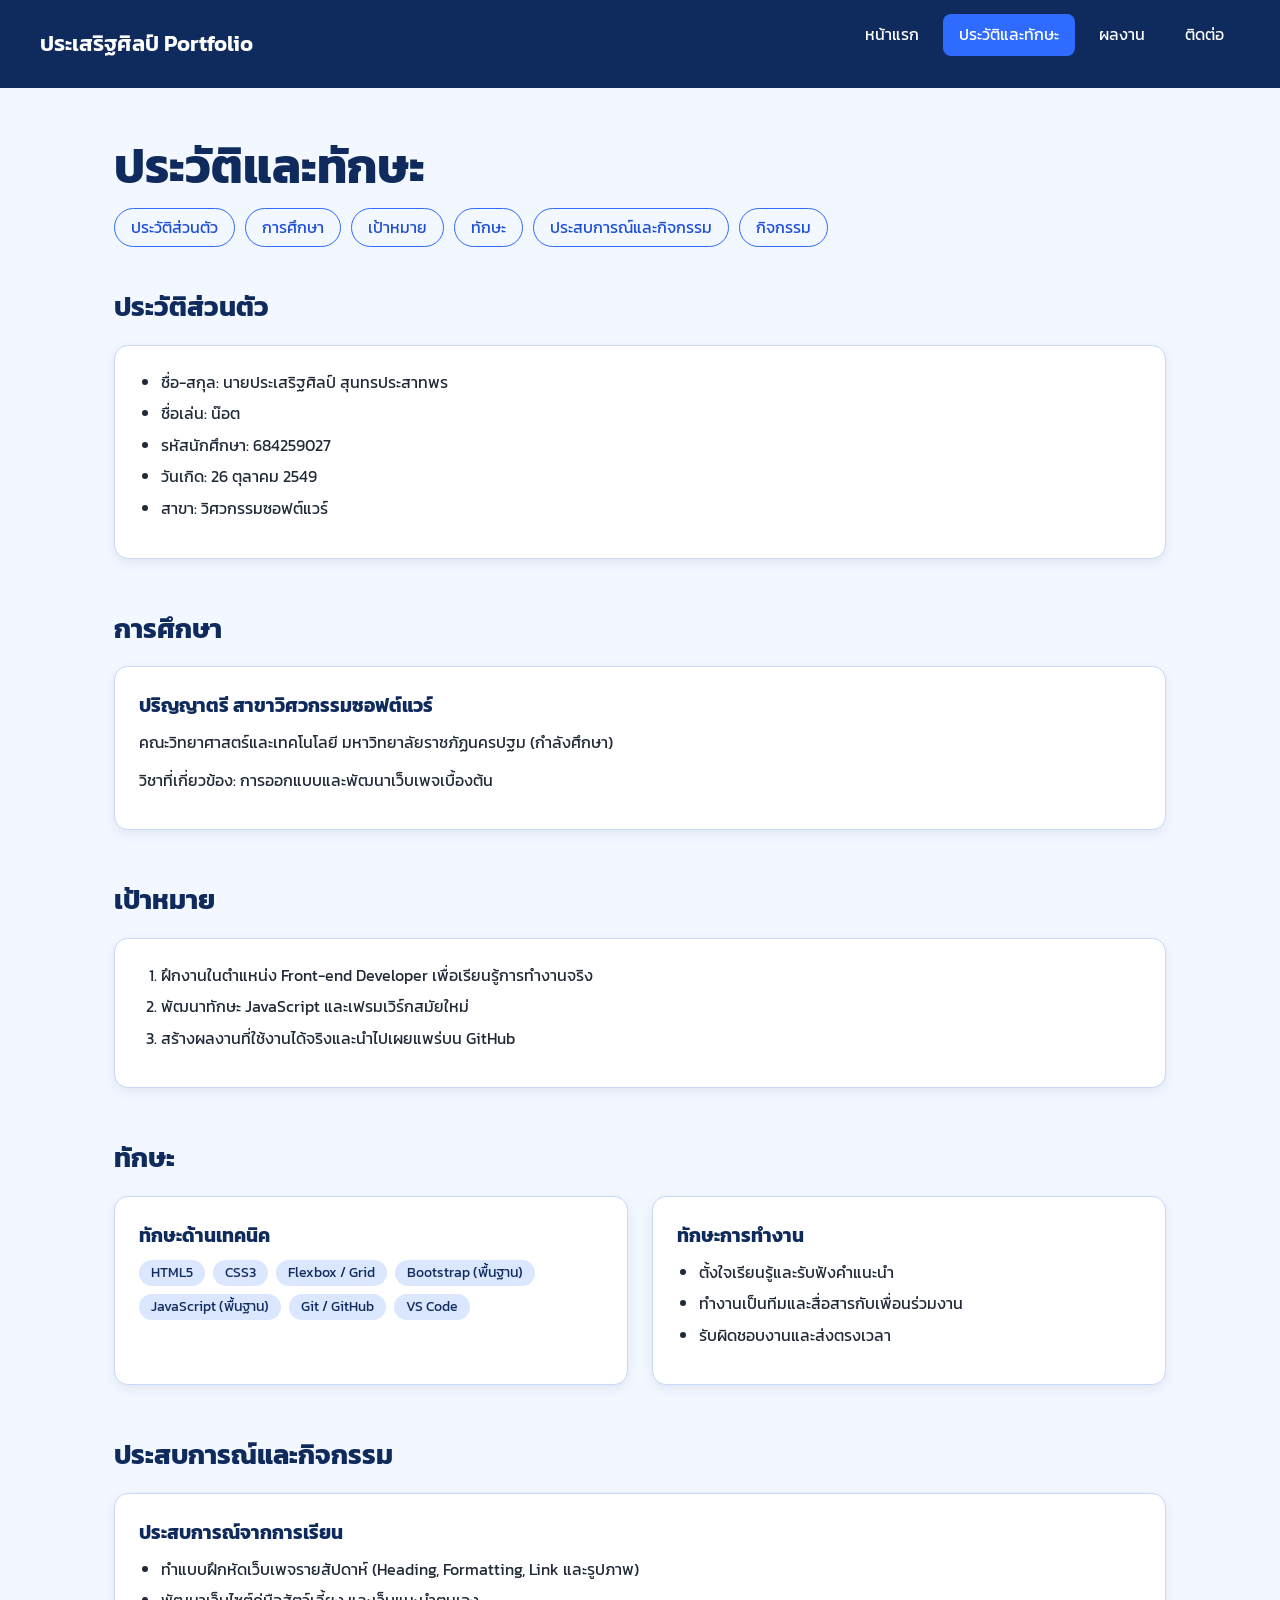
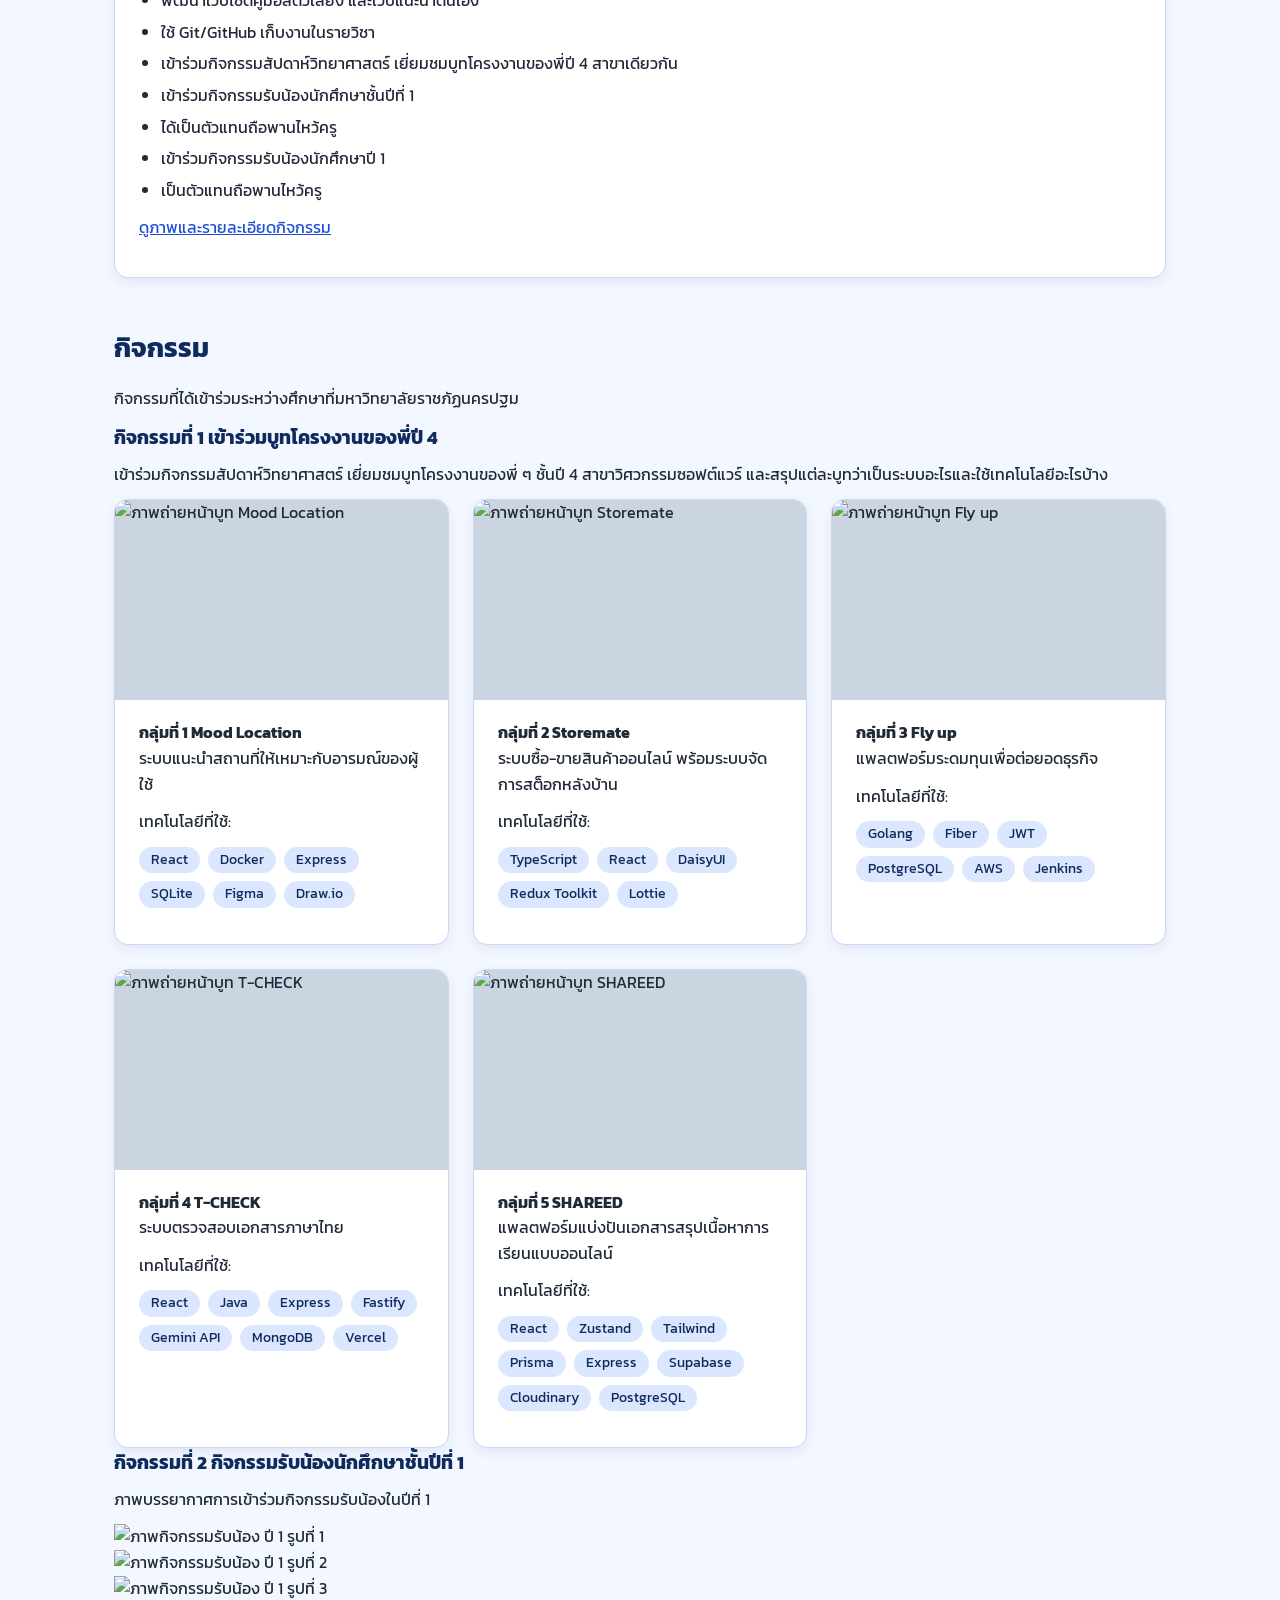
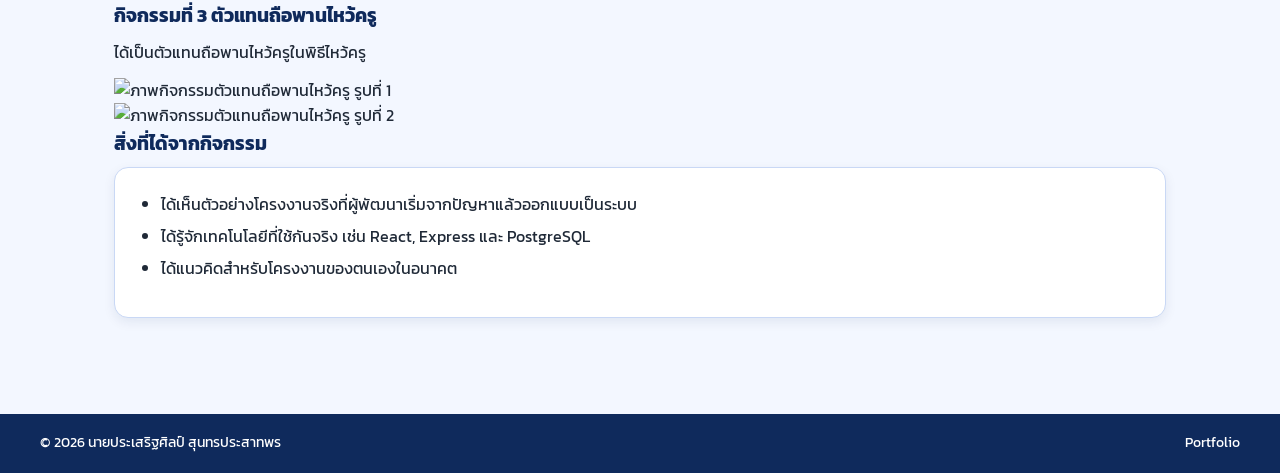
==== about.html @ 86c70d79 "Mini Portfolio" ====
<!DOCTYPE html>
<html lang="th">

<head>
    <meta charset="UTF-8">
    <meta name="viewport" content="width=device-width, initial-scale=1.0">
    <title>ประวัติและทักษะ | Portfolio ประเสริฐศิลป์</title>
    <link rel="preconnect" href="https://fonts.googleapis.com">
    <link href="https://fonts.googleapis.com/css2?family=Kanit:wght@300;400;600&display=swap" rel="stylesheet">
    <link rel="stylesheet" href="css/style.css">
</head>

<body>
    <header class="site-header">
        <a class="brand" href="index.html">ประเสริฐศิลป์ Portfolio</a>
        <nav>
            <ul class="nav-list">
                <li><a href="index.html">หน้าแรก</a></li>
                <li><a href="about.html" class="active">ประวัติและทักษะ</a></li>
                <li><a href="projects.html">ผลงาน</a></li>
                <li><a href="contact.html">ติดต่อ</a></li>
            </ul>
        </nav>
    </header>

    <main>
        <h1>ประวัติและทักษะ</h1>
        <ul class="sub-menu">
            <li><a href="#profile">ประวัติส่วนตัว</a></li>
            <li><a href="#education">การศึกษา</a></li>
            <li><a href="#goal">เป้าหมาย</a></li>
            <li><a href="#skills">ทักษะ</a></li>
            <li><a href="#experience">ประสบการณ์และกิจกรรม</a></li>
            <li><a href="#activities">กิจกรรม</a></li>
        </ul>

        <section id="profile">
            <h2>ประวัติส่วนตัว</h2>
            <article class="card">
                <ul>
                    <li>ชื่อ-สกุล: นายประเสริฐศิลป์ สุนทรประสาทพร</li>
                    <li>ชื่อเล่น: น๊อต</li>
                    <li>รหัสนักศึกษา: 684259027</li>
                    <li>วันเกิด: 26 ตุลาคม 2549</li>
                    <li>สาขา: วิศวกรรมซอฟต์แวร์</li>
                </ul>
            </article>
        </section>

        <section id="education">
            <h2>การศึกษา</h2>
            <article class="card">
                <h3>ปริญญาตรี สาขาวิศวกรรมซอฟต์แวร์</h3>
                <p>คณะวิทยาศาสตร์และเทคโนโลยี มหาวิทยาลัยราชภัฏนครปฐม (กำลังศึกษา)</p>
                <p>วิชาที่เกี่ยวข้อง: การออกแบบและพัฒนาเว็บเพจเบื้องต้น</p>
                <!-- เพิ่มประวัติการศึกษาก่อนหน้า เช่น มัธยมปลาย ได้ที่นี่ -->
            </article>
        </section>

        <section id="goal">
            <h2>เป้าหมาย</h2>
            <article class="card">
                <ol>
                    <li>ฝึกงานในตำแหน่ง Front-end Developer เพื่อเรียนรู้การทำงานจริง</li>
                    <li>พัฒนาทักษะ JavaScript และเฟรมเวิร์กสมัยใหม่</li>
                    <li>สร้างผลงานที่ใช้งานได้จริงและนำไปเผยแพร่บน GitHub</li>
                </ol>
            </article>
        </section>

        <section id="skills">
            <h2>ทักษะ</h2>
            <div class="card-grid-2">
                <article class="card">
                    <h3>ทักษะด้านเทคนิค</h3>
                    <ul class="tag-list">
                        <li>HTML5</li>
                        <li>CSS3</li>
                        <li>Flexbox / Grid</li>
                        <li>Bootstrap (พื้นฐาน)</li>
                        <li>JavaScript (พื้นฐาน)</li>
                        <li>Git / GitHub</li>
                        <li>VS Code</li>
                    </ul>
                </article>
                <article class="card">
                    <h3>ทักษะการทำงาน</h3>
                    <ul>
                        <li>ตั้งใจเรียนรู้และรับฟังคำแนะนำ</li>
                        <li>ทำงานเป็นทีมและสื่อสารกับเพื่อนร่วมงาน</li>
                        <li>รับผิดชอบงานและส่งตรงเวลา</li>
                    </ul>
                </article>
            </div>
        </section>

        <section id="experience">
            <h2>ประสบการณ์และกิจกรรม</h2>
            <article class="card">
                <h3>ประสบการณ์จากการเรียน</h3>
                <ul>
                    <li>ทำแบบฝึกหัดเว็บเพจรายสัปดาห์ (Heading, Formatting, Link และรูปภาพ)</li>
                    <li>พัฒนาเว็บไซต์คู่มือสัตว์เลี้ยง และเว็บแนะนำตนเอง</li>
                    <li>ใช้ Git/GitHub เก็บงานในรายวิชา</li>
                    <li>เข้าร่วมกิจกรรมสัปดาห์วิทยาศาสตร์ เยี่ยมชมบูทโครงงานของพี่ปี 4 สาขาเดียวกัน</li>
                    <li>เข้าร่วมกิจกรรมรับน้องนักศึกษาชั้นปีที่ 1</li>
                    <li>ได้เป็นตัวแทนถือพานไหว้ครู</li>
                    <li>เข้าร่วมกิจกรรมรับน้องนักศึกษาปี 1</li>
                    <li>เป็นตัวแทนถือพานไหว้ครู</li>
                </ul>
                <p><a href="#activities">ดูภาพและรายละเอียดกิจกรรม</a></p>
                <!-- เพิ่มการอบรม กิจกรรมมหาวิทยาลัย จิตอาสา หรือประกาศนียบัตรของจริงที่นี่ -->
            </article>
        </section>

        <section id="activities">
            <h2>กิจกรรม</h2>
            <p>กิจกรรมที่ได้เข้าร่วมระหว่างศึกษาที่มหาวิทยาลัยราชภัฏนครปฐม</p>

            <article class="activity" id="booth">
                <h3>กิจกรรมที่ 1 เข้าร่วมบูทโครงงานของพี่ปี 4</h3>
                <p>
                    เข้าร่วมกิจกรรมสัปดาห์วิทยาศาสตร์ เยี่ยมชมบูทโครงงานของพี่ ๆ ชั้นปี 4 สาขาวิศวกรรมซอฟต์แวร์
                    และสรุปแต่ละบูทว่าเป็นระบบอะไรและใช้เทคโนโลยีอะไรบ้าง
                </p>
                <!-- ใส่วันที่จัดกิจกรรมเป็นข้อความตรงนี้ ถ้าต้องการ -->
                <div class="card-grid">
                    <article class="card project-card">
                        <!-- ใส่รูปถ่ายหน้าบูทนี้ที่ images/activity1.jpg -->
                        <img src="images/activity1.jpg" alt="ภาพถ่ายหน้าบูท Mood Location">
                        <div class="project-body">
                            <h4>กลุ่มที่ 1 Mood Location</h4>
                            <p>ระบบแนะนำสถานที่ให้เหมาะกับอารมณ์ของผู้ใช้</p>
                            <p>เทคโนโลยีที่ใช้:</p>
                            <ul class="tag-list">
                                    <li>React</li>
                                    <li>Docker</li>
                                    <li>Express</li>
                                    <li>SQLite</li>
                                    <li>Figma</li>
                                    <li>Draw.io</li>
                            </ul>
                        </div>
                    </article>
                    <article class="card project-card">
                        <!-- ใส่รูปถ่ายหน้าบูทนี้ที่ images/activity2.jpg -->
                        <img src="images/activity2.jpg" alt="ภาพถ่ายหน้าบูท Storemate">
                        <div class="project-body">
                            <h4>กลุ่มที่ 2 Storemate</h4>
                            <p>ระบบซื้อ-ขายสินค้าออนไลน์ พร้อมระบบจัดการสต็อกหลังบ้าน</p>
                            <p>เทคโนโลยีที่ใช้:</p>
                            <ul class="tag-list">
                                    <li>TypeScript</li>
                                    <li>React</li>
                                    <li>DaisyUI</li>
                                    <li>Redux Toolkit</li>
                                    <li>Lottie</li>
                            </ul>
                        </div>
                    </article>
                    <article class="card project-card">
                        <!-- ใส่รูปถ่ายหน้าบูทนี้ที่ images/activity3.jpg -->
                        <img src="images/activity3.jpg" alt="ภาพถ่ายหน้าบูท Fly up">
                        <div class="project-body">
                            <h4>กลุ่มที่ 3 Fly up</h4>
                            <p>แพลตฟอร์มระดมทุนเพื่อต่อยอดธุรกิจ</p>
                            <p>เทคโนโลยีที่ใช้:</p>
                            <ul class="tag-list">
                                    <li>Golang</li>
                                    <li>Fiber</li>
                                    <li>JWT</li>
                                    <li>PostgreSQL</li>
                                    <li>AWS</li>
                                    <li>Jenkins</li>
                            </ul>
                        </div>
                    </article>
                    <article class="card project-card">
                        <!-- ใส่รูปถ่ายหน้าบูทนี้ที่ images/activity4.jpg -->
                        <img src="images/activity4.jpg" alt="ภาพถ่ายหน้าบูท T-CHECK">
                        <div class="project-body">
                            <h4>กลุ่มที่ 4 T-CHECK</h4>
                            <p>ระบบตรวจสอบเอกสารภาษาไทย</p>
                            <p>เทคโนโลยีที่ใช้:</p>
                            <ul class="tag-list">
                                    <li>React</li>
                                    <li>Java</li>
                                    <li>Express</li>
                                    <li>Fastify</li>
                                    <li>Gemini API</li>
                                    <li>MongoDB</li>
                                    <li>Vercel</li>
                            </ul>
                        </div>
                    </article>
                    <article class="card project-card">
                        <!-- ใส่รูปถ่ายหน้าบูทนี้ที่ images/activity5.jpg -->
                        <img src="images/activity5.jpg" alt="ภาพถ่ายหน้าบูท SHAREED">
                        <div class="project-body">
                            <h4>กลุ่มที่ 5 SHAREED</h4>
                            <p>แพลตฟอร์มแบ่งปันเอกสารสรุปเนื้อหาการเรียนแบบออนไลน์</p>
                            <p>เทคโนโลยีที่ใช้:</p>
                            <ul class="tag-list">
                                    <li>React</li>
                                    <li>Zustand</li>
                                    <li>Tailwind</li>
                                    <li>Prisma</li>
                                    <li>Express</li>
                                    <li>Supabase</li>
                                    <li>Cloudinary</li>
                                    <li>PostgreSQL</li>
                            </ul>
                        </div>
                    </article>
                </div>
            </article>

            <article class="activity" id="orientation">
                <h3>กิจกรรมที่ 2 กิจกรรมรับน้องนักศึกษาชั้นปีที่ 1</h3>
                <p>ภาพบรรยากาศการเข้าร่วมกิจกรรมรับน้องในปีที่ 1</p>
                <!-- ใส่วันที่หรือรายละเอียดกิจกรรมเพิ่มเติมตรงนี้ ถ้าต้องการ -->
                <div class="photo-grid">
                    <!-- ใส่รูปที่ images/orientation1.jpg -->
                    <img src="images/orientation1.jpg" alt="ภาพกิจกรรมรับน้อง ปี 1 รูปที่ 1">
                    <!-- ใส่รูปที่ images/orientation2.jpg -->
                    <img src="images/orientation2.jpg" alt="ภาพกิจกรรมรับน้อง ปี 1 รูปที่ 2">
                    <!-- ใส่รูปที่ images/orientation3.jpg -->
                    <img src="images/orientation3.jpg" alt="ภาพกิจกรรมรับน้อง ปี 1 รูปที่ 3">
                </div>
            </article>

            <article class="activity" id="waikru">
                <h3>กิจกรรมที่ 3 ตัวแทนถือพานไหว้ครู</h3>
                <p>ได้เป็นตัวแทนถือพานไหว้ครูในพิธีไหว้ครู</p>
                <!-- ใส่วันที่หรือรายละเอียดกิจกรรมเพิ่มเติมตรงนี้ ถ้าต้องการ -->
                <div class="photo-grid photo-grid-2">
                    <!-- ใส่รูปที่ images/waikru1.jpg -->
                    <img src="images/waikru1.jpg" alt="ภาพกิจกรรมตัวแทนถือพานไหว้ครู รูปที่ 1">
                    <!-- ใส่รูปที่ images/waikru2.jpg -->
                    <img src="images/waikru2.jpg" alt="ภาพกิจกรรมตัวแทนถือพานไหว้ครู รูปที่ 2">
                </div>
            </article>

            <h3>สิ่งที่ได้จากกิจกรรม</h3>
            <article class="card">
                <ul>
                    <li>ได้เห็นตัวอย่างโครงงานจริงที่ผู้พัฒนาเริ่มจากปัญหาแล้วออกแบบเป็นระบบ</li>
                    <li>ได้รู้จักเทคโนโลยีที่ใช้กันจริง เช่น React, Express และ PostgreSQL</li>
                    <li>ได้แนวคิดสำหรับโครงงานของตนเองในอนาคต</li>
                </ul>
            </article>
        </section>
    </main>

    <footer class="site-footer">
        <span>© 2026 นายประเสริฐศิลป์ สุนทรประสาทพร</span>
        <span>Portfolio</span>
    </footer>
</body>

</html>
---- css/style.css ----
:root {
  --navy: #0f2a5c;
  --blue: #2f6bff;
  --blue-dark: #1d4ed8;
  --bg: #f3f7ff;
  --white: #ffffff;
  --text: #1f2937;
  --muted: #4b5563;
  --line: #c9d8f5;
}

* {
  margin: 0;
  padding: 0;
  box-sizing: border-box;
}

body {
  font-family: "Kanit", Tahoma, Geneva, Verdana, sans-serif;
  background-color: var(--bg);
  color: var(--text);
  line-height: 1.6;
  min-height: 100vh;
  display: flex;
  flex-direction: column;
}

img {
  max-width: 100%;
  height: auto;
  display: block;
}

a {
  color: var(--blue-dark);
}

a:hover {
  color: var(--navy);
}

.site-header {
  background-color: var(--navy);
  padding: 14px 40px;
  display: flex;
  justify-content: space-between;
  align-items: center;
  flex-wrap: wrap;
  gap: 12px;
}

.brand {
  color: var(--white);
  text-decoration: none;
  font-size: 22px;
  font-weight: 600;
}

.brand:hover {
  color: var(--white);
}

.nav-list {
  list-style: none;
  display: flex;
  flex-wrap: wrap;
  gap: 8px;
}

.nav-list a {
  color: var(--white);
  text-decoration: none;
  padding: 8px 16px;
  border-radius: 8px;
  display: inline-block;
  transition: background-color 0.2s;
}

.nav-list a:hover {
  background-color: rgba(255, 255, 255, 0.2);
  color: var(--white);
}

.nav-list a.active {
  background-color: var(--blue);
  color: var(--white);
}

main {
  flex: 1;
  width: 100%;
  max-width: 1100px;
  margin: 0 auto;
  padding: 48px 24px;
}

section {
  margin-bottom: 48px;
}

h1 {
  font-size: clamp(1.9rem, 5vw, 3rem);
  line-height: 1.25;
  color: var(--navy);
  margin-bottom: 12px;
}

.full-name {
  white-space: nowrap;
}

h2 {
  font-size: 1.7rem;
  color: var(--navy);
  margin-bottom: 16px;
}

h3 {
  font-size: 1.2rem;
  color: var(--navy);
  margin-bottom: 8px;
}

p {
  margin-bottom: 12px;
}

ul,
ol {
  padding-left: 22px;
  margin-bottom: 12px;
}

li {
  margin-bottom: 6px;
}

.hero {
  display: grid;
  grid-template-columns: 1.2fr 0.8fr;
  gap: 40px;
  align-items: center;
}

.hero-role {
  font-size: 1.25rem;
  color: var(--blue-dark);
  font-weight: 600;
  margin-bottom: 16px;
}

.hero-photo img {
  width: 100%;
  max-width: 360px;
  aspect-ratio: 1 / 1;
  object-fit: cover;
  margin: 0 auto;
  border-radius: 50%;
  border: 6px solid var(--white);
  box-shadow: 0 6px 20px rgba(15, 42, 92, 0.2);
  background-color: #cbd5e1;
}

.btn-group {
  display: flex;
  flex-wrap: wrap;
  gap: 12px;
  margin-top: 20px;
}

.btn {
  display: inline-block;
  font-family: inherit;
  font-size: 16px;
  font-weight: 600;
  text-decoration: none;
  color: var(--white);
  background-color: var(--blue);
  border: 2px solid var(--blue);
  border-radius: 10px;
  padding: 10px 24px;
  cursor: pointer;
  transition: background-color 0.2s;
}

.btn:hover {
  background-color: var(--blue-dark);
  border-color: var(--blue-dark);
  color: var(--white);
}

.btn-outline {
  background-color: transparent;
  color: var(--blue-dark);
}

.card-grid {
  display: grid;
  grid-template-columns: repeat(3, 1fr);
  gap: 24px;
}

.card-grid-2 {
  display: grid;
  grid-template-columns: repeat(2, 1fr);
  gap: 24px;
}

.card {
  background-color: var(--white);
  border: 1px solid var(--line);
  border-radius: 14px;
  box-shadow: 0 4px 12px rgba(15, 42, 92, 0.08);
  padding: 24px;
}

.card:hover {
  box-shadow: 0 8px 20px rgba(15, 42, 92, 0.16);
}

.project-card {
  padding: 0;
  overflow: hidden;
  display: flex;
  flex-direction: column;
}

.project-card img {
  width: 100%;
  height: 200px;
  object-fit: cover;
  background-color: #cbd5e1;
}

.project-body {
  padding: 20px 24px 24px;
}

.tag-list {
  list-style: none;
  padding-left: 0;
  display: flex;
  flex-wrap: wrap;
  gap: 8px;
}

.tag-list li {
  background-color: #dbe7ff;
  color: var(--navy);
  border-radius: 999px;
  padding: 2px 12px;
  font-size: 14px;
  margin-bottom: 0;
}

.sub-menu {
  list-style: none;
  padding-left: 0;
  display: flex;
  flex-wrap: wrap;
  gap: 10px;
  margin-bottom: 32px;
}

.sub-menu a {
  display: inline-block;
  padding: 6px 16px;
  border: 1px solid var(--blue);
  border-radius: 999px;
  text-decoration: none;
}

.sub-menu a:hover {
  background-color: var(--blue);
  color: var(--white);
}

.contact-form label {
  display: block;
  font-weight: 600;
  margin-bottom: 4px;
}

.contact-form input,
.contact-form textarea {
  width: 100%;
  font-family: inherit;
  font-size: 16px;
  padding: 10px 12px;
  margin-bottom: 16px;
  border: 1px solid #9db4e6;
  border-radius: 8px;
}

.contact-form input:focus,
.contact-form textarea:focus {
  outline: 3px solid rgba(47, 107, 255, 0.35);
  border-color: var(--blue);
}

.note {
  font-size: 14px;
  color: var(--muted);
}

.site-footer {
  background-color: var(--navy);
  color: var(--white);
  padding: 18px 40px;
  display: flex;
  justify-content: space-between;
  flex-wrap: wrap;
  gap: 8px;
  font-size: 14px;
}

@media (max-width: 992px) {
  .card-grid {
    grid-template-columns: repeat(2, 1fr);
  }
}

@media (max-width: 768px) {
  .site-header,
  .site-footer {
    padding-left: 20px;
    padding-right: 20px;
  }

  .site-header {
    flex-direction: column;
    align-items: flex-start;
  }

  main {
    padding: 32px 16px;
  }

  .hero,
  .card-grid,
  .card-grid-2 {
    grid-template-columns: 1fr;
  }

  .hero-photo {
    order: -1;
  }

  .hero-photo img {
    max-width: 220px;
  }

  h2 {
    font-size: 1.4rem;
  }
}
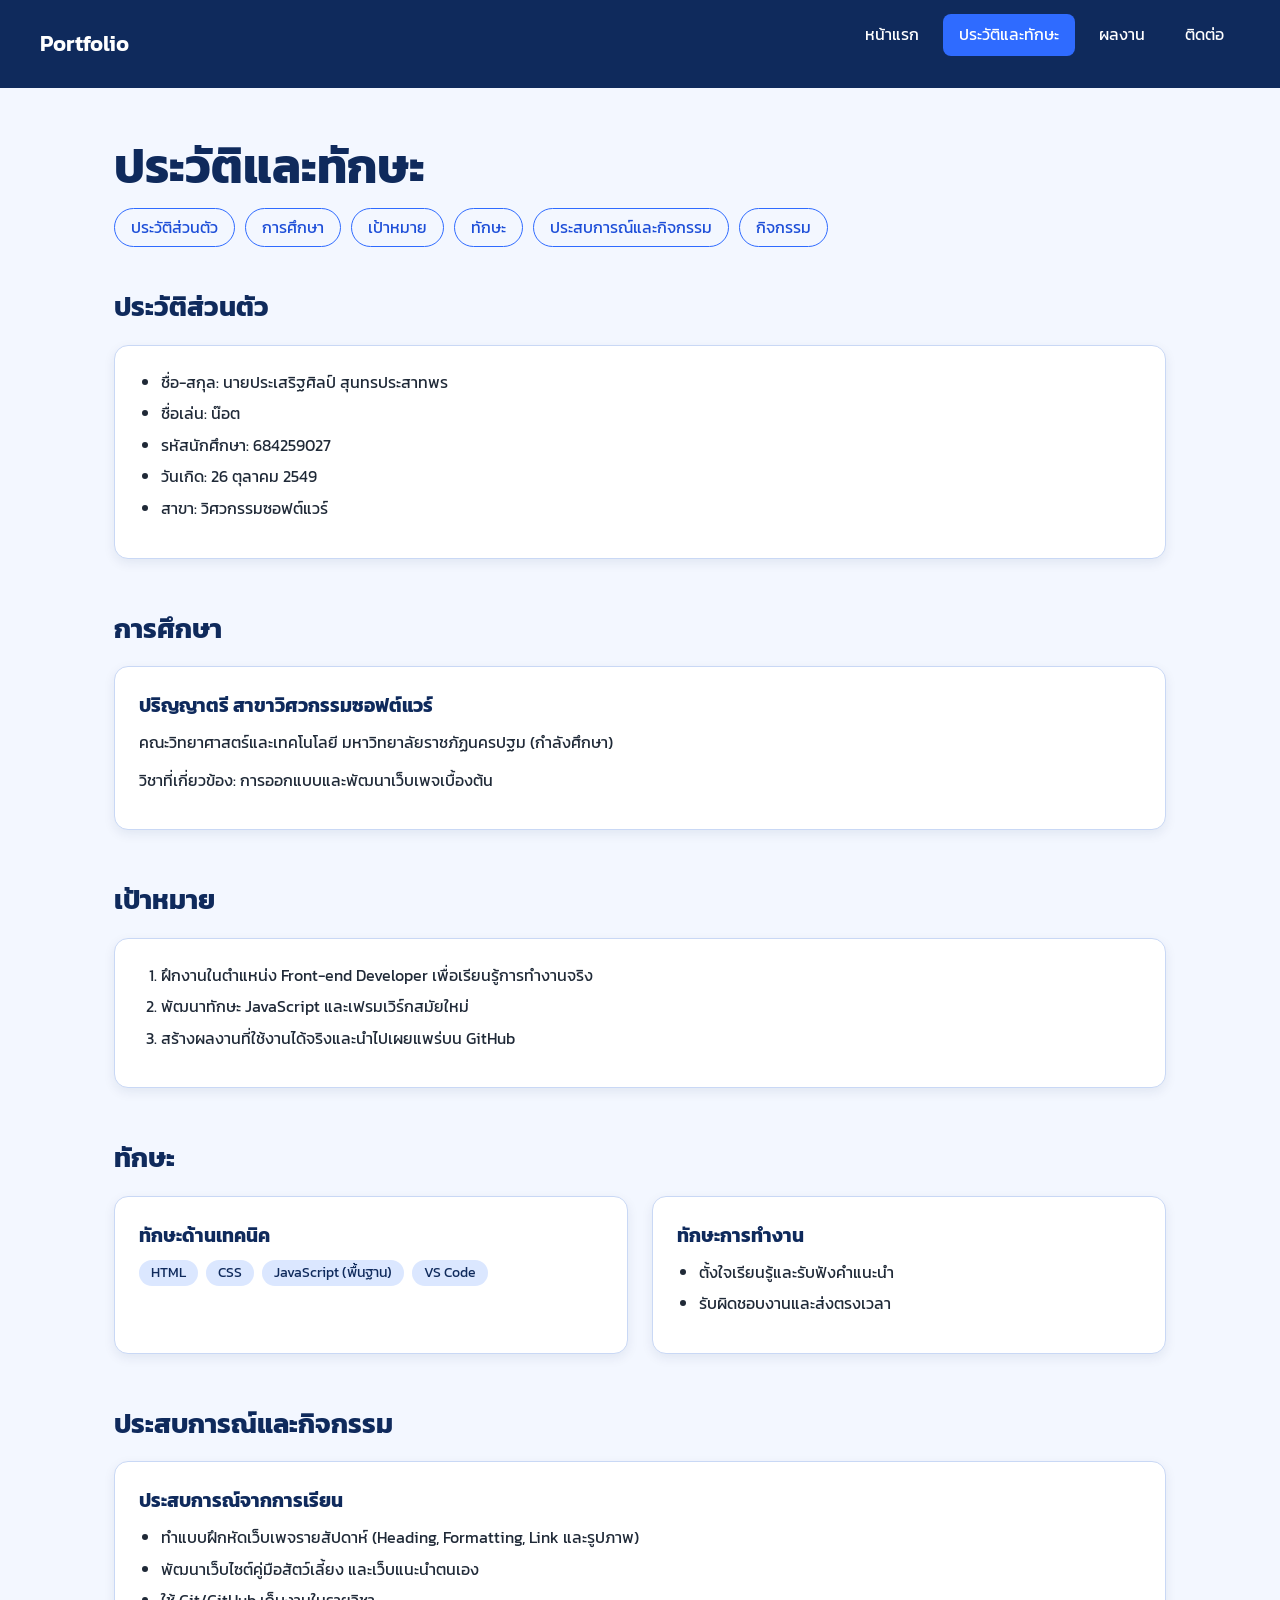
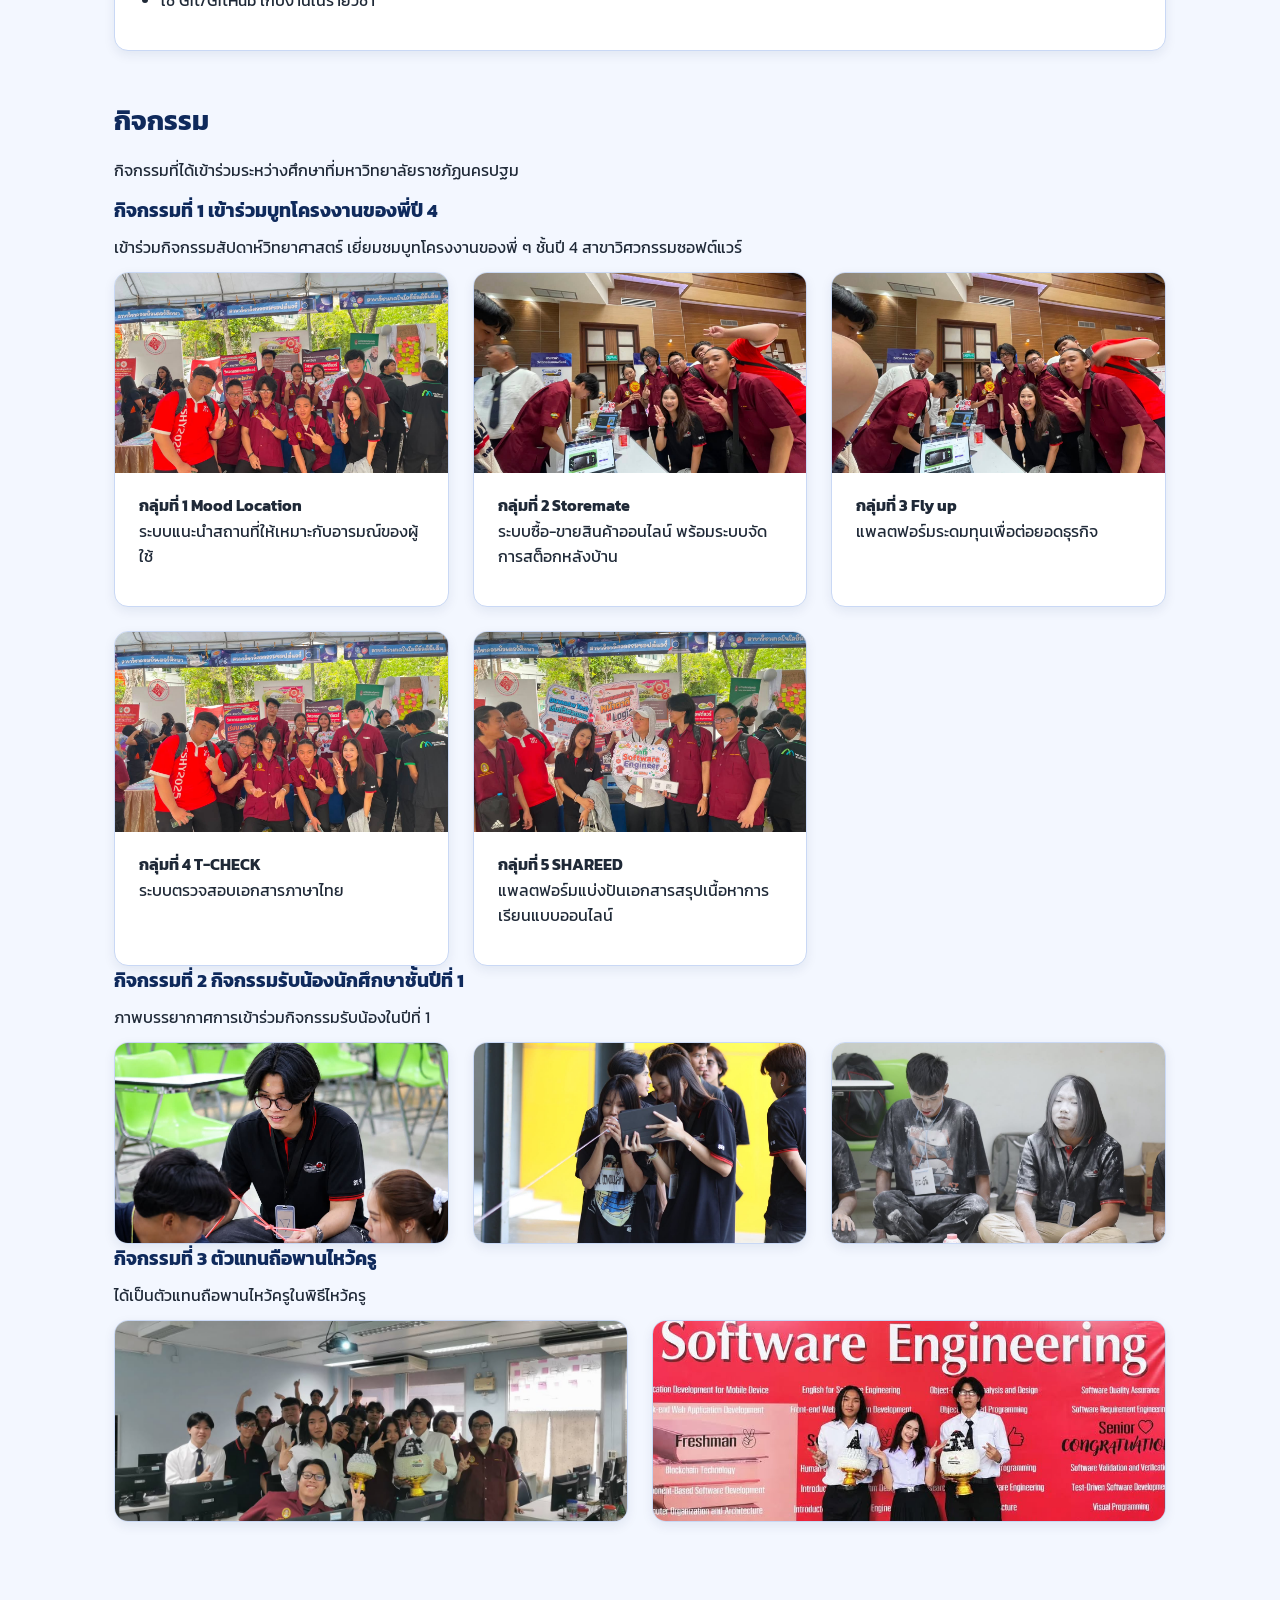
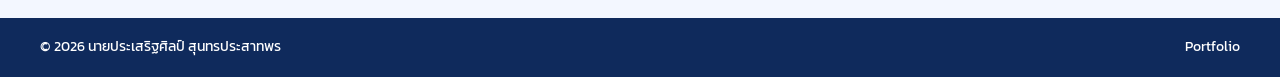
==== commit 159ed433: "Update" ====
--- a/about.html
+++ b/about.html
@@ -12,7 +12,7 @@
 
 <body>
     <header class="site-header">
-        <a class="brand" href="index.html">ประเสริฐศิลป์ Portfolio</a>
+        <a class="brand" href="index.html">Portfolio</a>
         <nav>
             <ul class="nav-list">
                 <li><a href="index.html">หน้าแรก</a></li>
@@ -53,7 +53,6 @@
                 <h3>ปริญญาตรี สาขาวิศวกรรมซอฟต์แวร์</h3>
                 <p>คณะวิทยาศาสตร์และเทคโนโลยี มหาวิทยาลัยราชภัฏนครปฐม (กำลังศึกษา)</p>
                 <p>วิชาที่เกี่ยวข้อง: การออกแบบและพัฒนาเว็บเพจเบื้องต้น</p>
-                <!-- เพิ่มประวัติการศึกษาก่อนหน้า เช่น มัธยมปลาย ได้ที่นี่ -->
             </article>
         </section>
 
@@ -74,12 +73,9 @@
                 <article class="card">
                     <h3>ทักษะด้านเทคนิค</h3>
                     <ul class="tag-list">
-                        <li>HTML5</li>
-                        <li>CSS3</li>
-                        <li>Flexbox / Grid</li>
-                        <li>Bootstrap (พื้นฐาน)</li>
+                        <li>HTML</li>
+                        <li>CSS</li>
                         <li>JavaScript (พื้นฐาน)</li>
-                        <li>Git / GitHub</li>
                         <li>VS Code</li>
                     </ul>
                 </article>
@@ -87,7 +83,6 @@
                     <h3>ทักษะการทำงาน</h3>
                     <ul>
                         <li>ตั้งใจเรียนรู้และรับฟังคำแนะนำ</li>
-                        <li>ทำงานเป็นทีมและสื่อสารกับเพื่อนร่วมงาน</li>
                         <li>รับผิดชอบงานและส่งตรงเวลา</li>
                     </ul>
                 </article>
@@ -102,14 +97,7 @@
                     <li>ทำแบบฝึกหัดเว็บเพจรายสัปดาห์ (Heading, Formatting, Link และรูปภาพ)</li>
                     <li>พัฒนาเว็บไซต์คู่มือสัตว์เลี้ยง และเว็บแนะนำตนเอง</li>
                     <li>ใช้ Git/GitHub เก็บงานในรายวิชา</li>
-                    <li>เข้าร่วมกิจกรรมสัปดาห์วิทยาศาสตร์ เยี่ยมชมบูทโครงงานของพี่ปี 4 สาขาเดียวกัน</li>
-                    <li>เข้าร่วมกิจกรรมรับน้องนักศึกษาชั้นปีที่ 1</li>
-                    <li>ได้เป็นตัวแทนถือพานไหว้ครู</li>
-                    <li>เข้าร่วมกิจกรรมรับน้องนักศึกษาปี 1</li>
-                    <li>เป็นตัวแทนถือพานไหว้ครู</li>
                 </ul>
-                <p><a href="#activities">ดูภาพและรายละเอียดกิจกรรม</a></p>
-                <!-- เพิ่มการอบรม กิจกรรมมหาวิทยาลัย จิตอาสา หรือประกาศนียบัตรของจริงที่นี่ -->
             </article>
         </section>
 
@@ -121,95 +109,46 @@
                 <h3>กิจกรรมที่ 1 เข้าร่วมบูทโครงงานของพี่ปี 4</h3>
                 <p>
                     เข้าร่วมกิจกรรมสัปดาห์วิทยาศาสตร์ เยี่ยมชมบูทโครงงานของพี่ ๆ ชั้นปี 4 สาขาวิศวกรรมซอฟต์แวร์
-                    และสรุปแต่ละบูทว่าเป็นระบบอะไรและใช้เทคโนโลยีอะไรบ้าง
                 </p>
-                <!-- ใส่วันที่จัดกิจกรรมเป็นข้อความตรงนี้ ถ้าต้องการ -->
+
                 <div class="card-grid">
                     <article class="card project-card">
-                        <!-- ใส่รูปถ่ายหน้าบูทนี้ที่ images/activity1.jpg -->
                         <img src="images/activity1.jpg" alt="ภาพถ่ายหน้าบูท Mood Location">
                         <div class="project-body">
                             <h4>กลุ่มที่ 1 Mood Location</h4>
                             <p>ระบบแนะนำสถานที่ให้เหมาะกับอารมณ์ของผู้ใช้</p>
-                            <p>เทคโนโลยีที่ใช้:</p>
-                            <ul class="tag-list">
-                                    <li>React</li>
-                                    <li>Docker</li>
-                                    <li>Express</li>
-                                    <li>SQLite</li>
-                                    <li>Figma</li>
-                                    <li>Draw.io</li>
-                            </ul>
-                        </div>
-                    </article>
-                    <article class="card project-card">
-                        <!-- ใส่รูปถ่ายหน้าบูทนี้ที่ images/activity2.jpg -->
+                        </div>
+                    </article>
+
+                    <article class="card project-card">
                         <img src="images/activity2.jpg" alt="ภาพถ่ายหน้าบูท Storemate">
                         <div class="project-body">
                             <h4>กลุ่มที่ 2 Storemate</h4>
                             <p>ระบบซื้อ-ขายสินค้าออนไลน์ พร้อมระบบจัดการสต็อกหลังบ้าน</p>
-                            <p>เทคโนโลยีที่ใช้:</p>
-                            <ul class="tag-list">
-                                    <li>TypeScript</li>
-                                    <li>React</li>
-                                    <li>DaisyUI</li>
-                                    <li>Redux Toolkit</li>
-                                    <li>Lottie</li>
-                            </ul>
-                        </div>
-                    </article>
-                    <article class="card project-card">
-                        <!-- ใส่รูปถ่ายหน้าบูทนี้ที่ images/activity3.jpg -->
+                        </div>
+                    </article>
+
+                    <article class="card project-card">
                         <img src="images/activity3.jpg" alt="ภาพถ่ายหน้าบูท Fly up">
                         <div class="project-body">
                             <h4>กลุ่มที่ 3 Fly up</h4>
                             <p>แพลตฟอร์มระดมทุนเพื่อต่อยอดธุรกิจ</p>
-                            <p>เทคโนโลยีที่ใช้:</p>
-                            <ul class="tag-list">
-                                    <li>Golang</li>
-                                    <li>Fiber</li>
-                                    <li>JWT</li>
-                                    <li>PostgreSQL</li>
-                                    <li>AWS</li>
-                                    <li>Jenkins</li>
-                            </ul>
-                        </div>
-                    </article>
-                    <article class="card project-card">
-                        <!-- ใส่รูปถ่ายหน้าบูทนี้ที่ images/activity4.jpg -->
+                        </div>
+                    </article>
+
+                    <article class="card project-card">
                         <img src="images/activity4.jpg" alt="ภาพถ่ายหน้าบูท T-CHECK">
                         <div class="project-body">
                             <h4>กลุ่มที่ 4 T-CHECK</h4>
                             <p>ระบบตรวจสอบเอกสารภาษาไทย</p>
-                            <p>เทคโนโลยีที่ใช้:</p>
-                            <ul class="tag-list">
-                                    <li>React</li>
-                                    <li>Java</li>
-                                    <li>Express</li>
-                                    <li>Fastify</li>
-                                    <li>Gemini API</li>
-                                    <li>MongoDB</li>
-                                    <li>Vercel</li>
-                            </ul>
-                        </div>
-                    </article>
-                    <article class="card project-card">
-                        <!-- ใส่รูปถ่ายหน้าบูทนี้ที่ images/activity5.jpg -->
+                        </div>
+                    </article>
+
+                    <article class="card project-card">
                         <img src="images/activity5.jpg" alt="ภาพถ่ายหน้าบูท SHAREED">
                         <div class="project-body">
                             <h4>กลุ่มที่ 5 SHAREED</h4>
                             <p>แพลตฟอร์มแบ่งปันเอกสารสรุปเนื้อหาการเรียนแบบออนไลน์</p>
-                            <p>เทคโนโลยีที่ใช้:</p>
-                            <ul class="tag-list">
-                                    <li>React</li>
-                                    <li>Zustand</li>
-                                    <li>Tailwind</li>
-                                    <li>Prisma</li>
-                                    <li>Express</li>
-                                    <li>Supabase</li>
-                                    <li>Cloudinary</li>
-                                    <li>PostgreSQL</li>
-                            </ul>
                         </div>
                     </article>
                 </div>
@@ -218,37 +157,41 @@
             <article class="activity" id="orientation">
                 <h3>กิจกรรมที่ 2 กิจกรรมรับน้องนักศึกษาชั้นปีที่ 1</h3>
                 <p>ภาพบรรยากาศการเข้าร่วมกิจกรรมรับน้องในปีที่ 1</p>
-                <!-- ใส่วันที่หรือรายละเอียดกิจกรรมเพิ่มเติมตรงนี้ ถ้าต้องการ -->
-                <div class="photo-grid">
-                    <!-- ใส่รูปที่ images/orientation1.jpg -->
-                    <img src="images/orientation1.jpg" alt="ภาพกิจกรรมรับน้อง ปี 1 รูปที่ 1">
-                    <!-- ใส่รูปที่ images/orientation2.jpg -->
-                    <img src="images/orientation2.jpg" alt="ภาพกิจกรรมรับน้อง ปี 1 รูปที่ 2">
-                    <!-- ใส่รูปที่ images/orientation3.jpg -->
-                    <img src="images/orientation3.jpg" alt="ภาพกิจกรรมรับน้อง ปี 1 รูปที่ 3">
+                <div class="card-grid">
+
+
+                    <article class="card project-card">
+                        <img src="images/orientation1.jpg" alt="กิจกรรมรับน้อง ปี 1 รูปที่ 1">
+                    </article>
+
+                    <article class="card project-card">
+                        <img src="images/orientation2.jpg" alt="กิจกรรมรับน้อง ปี 1 รูปที่ 2">
+                    </article>
+
+                    <article class="card project-card">
+                        <img src="images/orientation3.jpg" alt="กิจกรรมรับน้อง ปี 1 รูปที่ 3">
+                    </article>
+
+
                 </div>
             </article>
 
             <article class="activity" id="waikru">
+
                 <h3>กิจกรรมที่ 3 ตัวแทนถือพานไหว้ครู</h3>
                 <p>ได้เป็นตัวแทนถือพานไหว้ครูในพิธีไหว้ครู</p>
-                <!-- ใส่วันที่หรือรายละเอียดกิจกรรมเพิ่มเติมตรงนี้ ถ้าต้องการ -->
-                <div class="photo-grid photo-grid-2">
-                    <!-- ใส่รูปที่ images/waikru1.jpg -->
-                    <img src="images/waikru1.jpg" alt="ภาพกิจกรรมตัวแทนถือพานไหว้ครู รูปที่ 1">
-                    <!-- ใส่รูปที่ images/waikru2.jpg -->
-                    <img src="images/waikru2.jpg" alt="ภาพกิจกรรมตัวแทนถือพานไหว้ครู รูปที่ 2">
+
+                <div class="card-grid-2">
+                    <article class="card project-card">
+                        <img src="images/waikru1.jpg" alt="ตัวแทนถือพานไหว้ครู รูปที่ 1">
+                    </article>
+                    
+                    <article class="card project-card">
+                        <img src="images/waikru2.jpg" alt="ตัวแทนถือพานไหว้ครู รูปที่ 2">
+                    </article>
                 </div>
             </article>
 
-            <h3>สิ่งที่ได้จากกิจกรรม</h3>
-            <article class="card">
-                <ul>
-                    <li>ได้เห็นตัวอย่างโครงงานจริงที่ผู้พัฒนาเริ่มจากปัญหาแล้วออกแบบเป็นระบบ</li>
-                    <li>ได้รู้จักเทคโนโลยีที่ใช้กันจริง เช่น React, Express และ PostgreSQL</li>
-                    <li>ได้แนวคิดสำหรับโครงงานของตนเองในอนาคต</li>
-                </ul>
-            </article>
         </section>
     </main>
 
--- a/css/style.css
+++ b/css/style.css
@@ -157,7 +157,7 @@
   margin: 0 auto;
   border-radius: 50%;
   border: 6px solid var(--white);
-  box-shadow: 0 6px 20px rgba(15, 42, 92, 0.2);
+  box-shadow: 0 6px 20px rgba(15, 42, 92, 0.632);
   background-color: #cbd5e1;
 }
 
@@ -214,9 +214,6 @@
   padding: 24px;
 }
 
-.card:hover {
-  box-shadow: 0 8px 20px rgba(15, 42, 92, 0.16);
-}
 
 .project-card {
   padding: 0;
@@ -298,10 +295,6 @@
   border-color: var(--blue);
 }
 
-.note {
-  font-size: 14px;
-  color: var(--muted);
-}
 
 .site-footer {
   background-color: var(--navy);
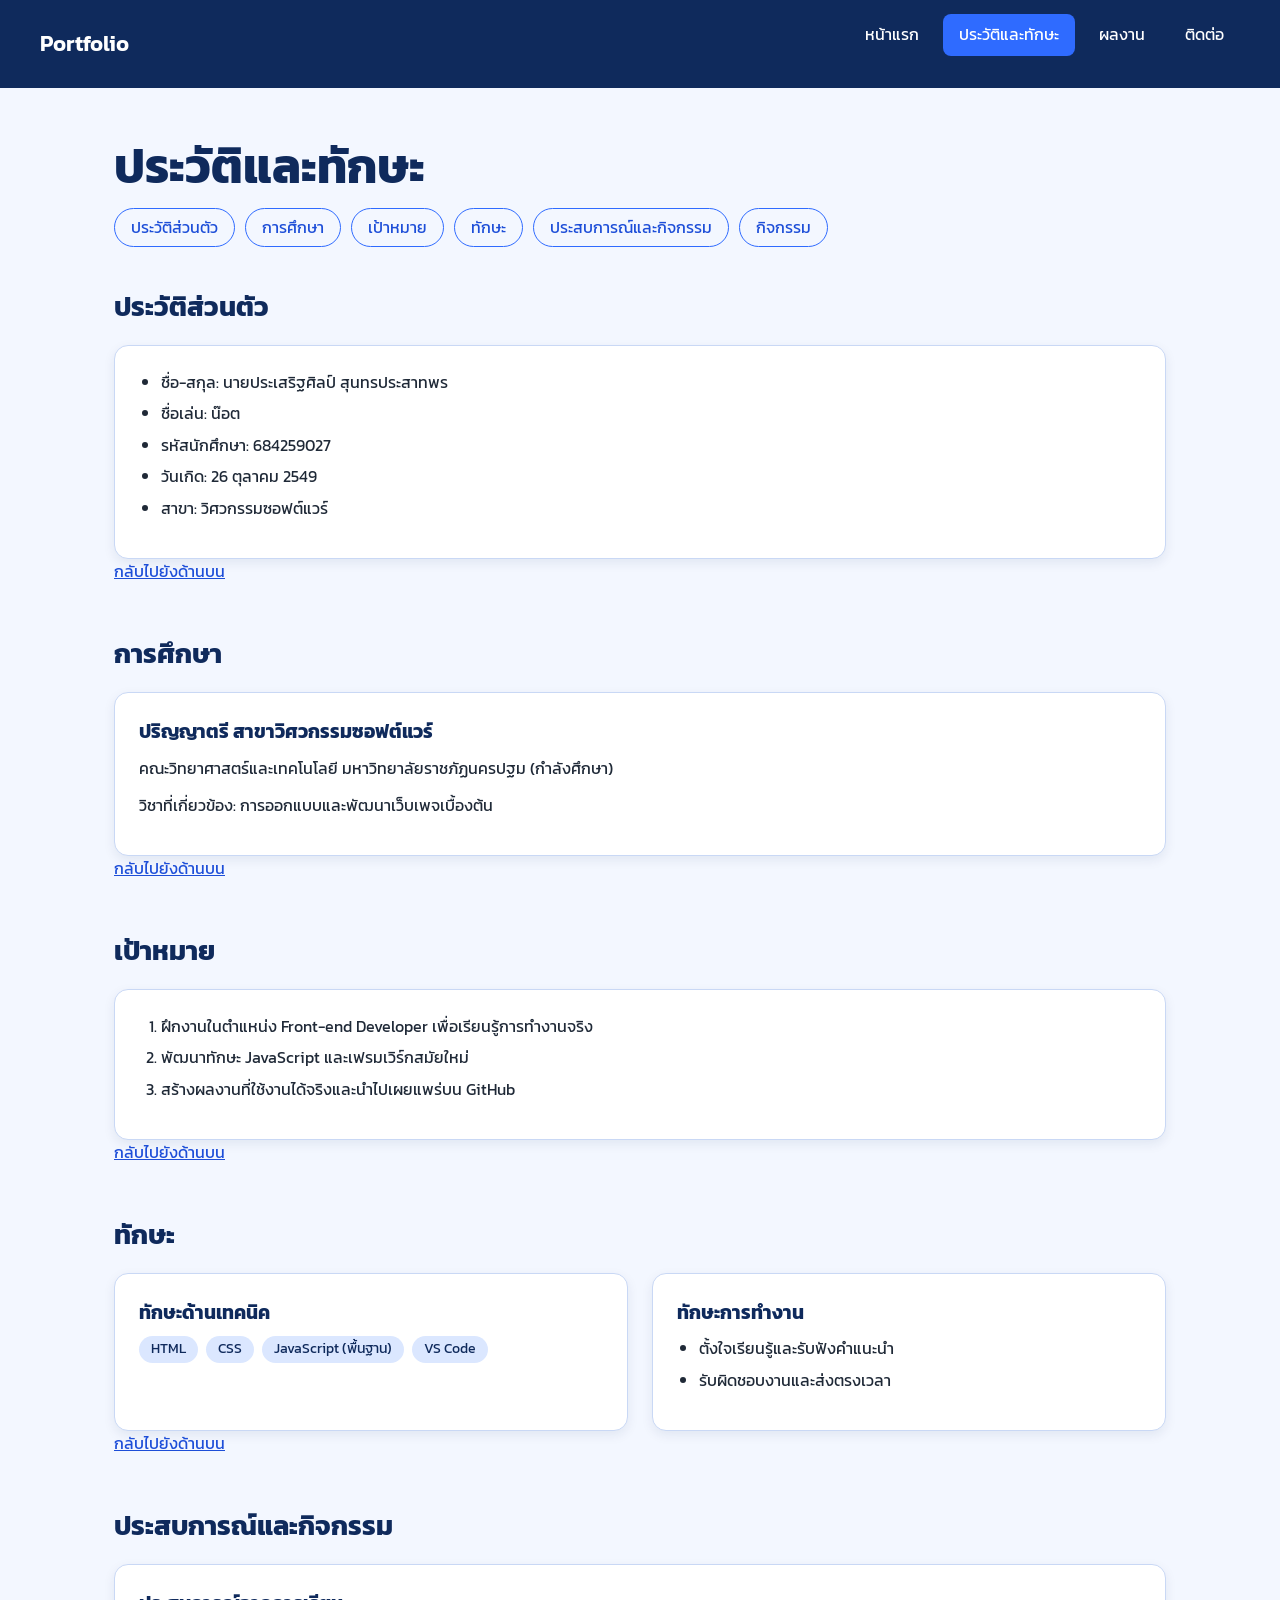
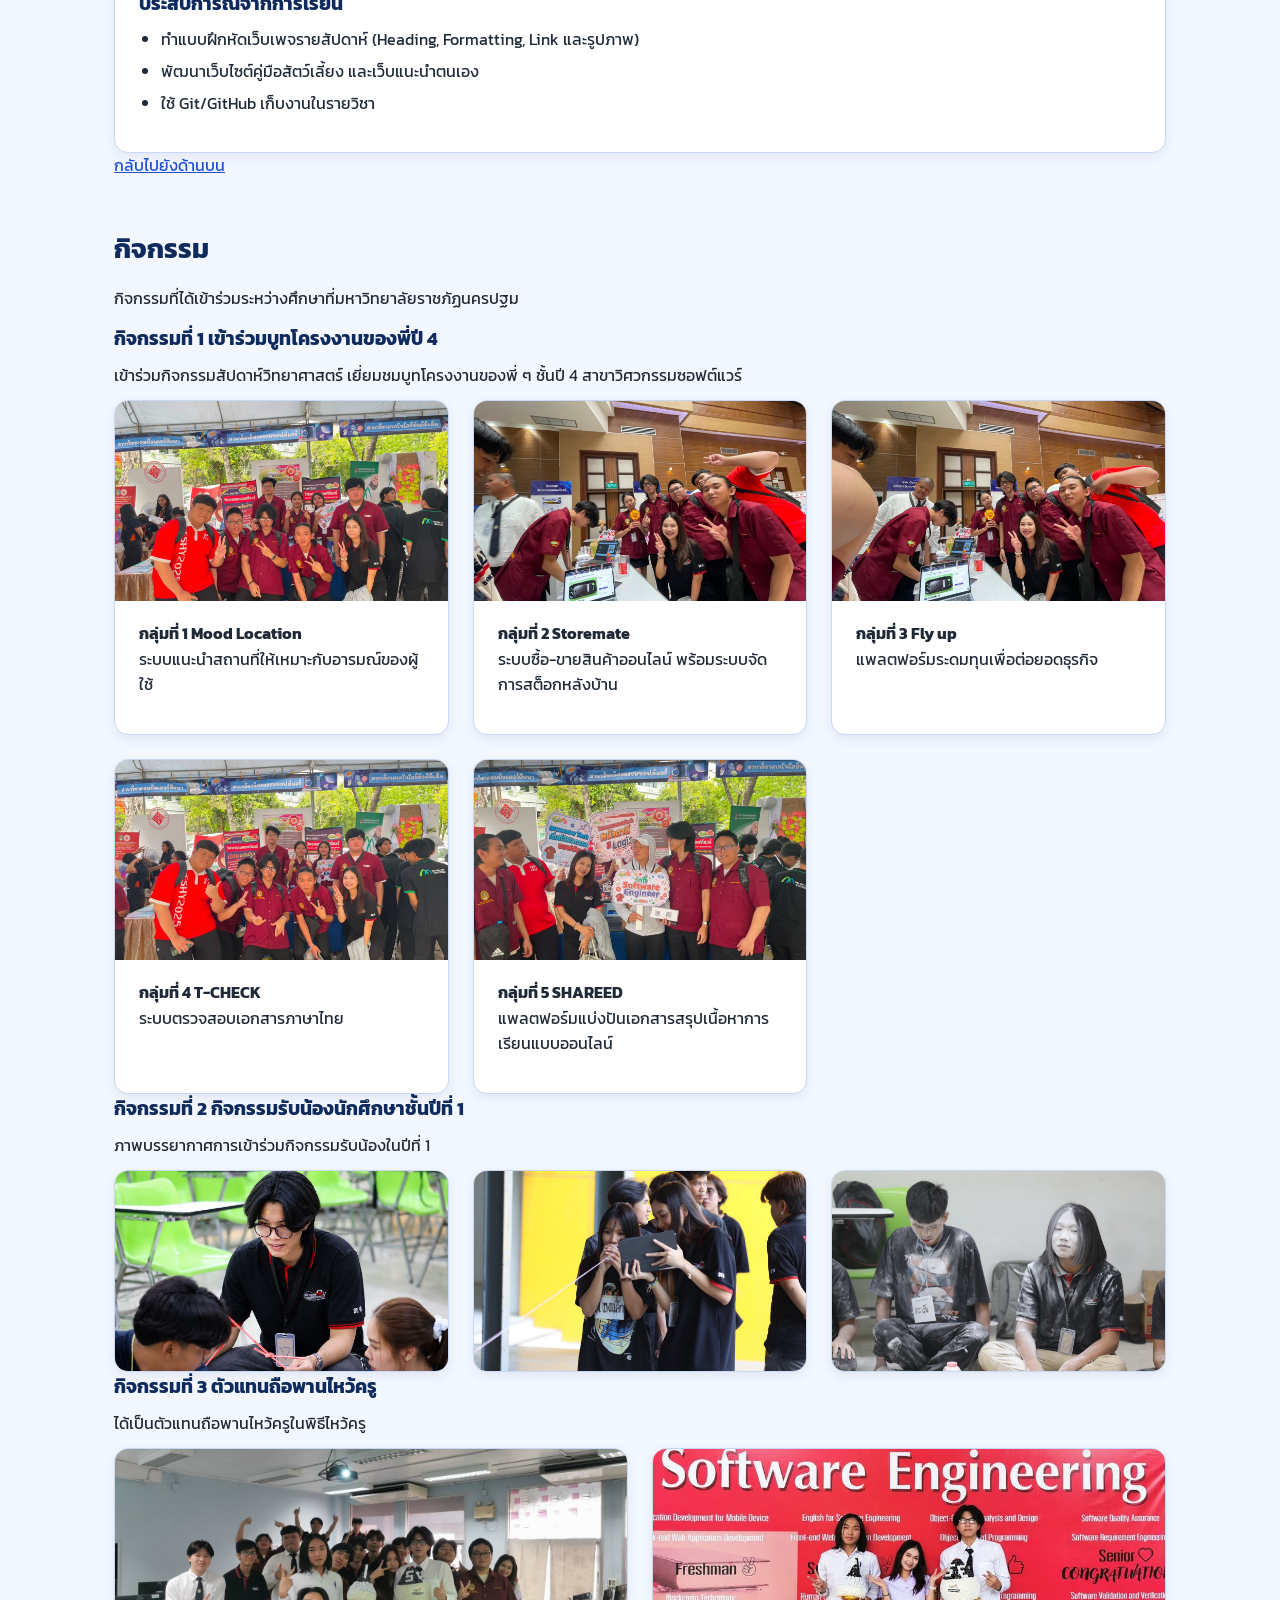
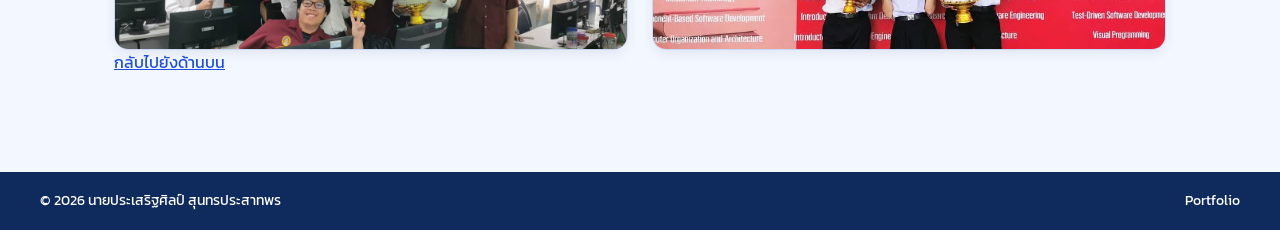
==== commit 60473364: "update-2" ====
--- a/about.html
+++ b/about.html
@@ -45,6 +45,7 @@
                     <li>สาขา: วิศวกรรมซอฟต์แวร์</li>
                 </ul>
             </article>
+            <a href="#top">กลับไปยังด้านบน</a>
         </section>
 
         <section id="education">
@@ -54,6 +55,7 @@
                 <p>คณะวิทยาศาสตร์และเทคโนโลยี มหาวิทยาลัยราชภัฏนครปฐม (กำลังศึกษา)</p>
                 <p>วิชาที่เกี่ยวข้อง: การออกแบบและพัฒนาเว็บเพจเบื้องต้น</p>
             </article>
+            <a href="#top">กลับไปยังด้านบน</a>
         </section>
 
         <section id="goal">
@@ -65,6 +67,7 @@
                     <li>สร้างผลงานที่ใช้งานได้จริงและนำไปเผยแพร่บน GitHub</li>
                 </ol>
             </article>
+            <a href="#top">กลับไปยังด้านบน</a>
         </section>
 
         <section id="skills">
@@ -78,7 +81,10 @@
                         <li>JavaScript (พื้นฐาน)</li>
                         <li>VS Code</li>
                     </ul>
+
                 </article>
+
+
                 <article class="card">
                     <h3>ทักษะการทำงาน</h3>
                     <ul>
@@ -87,6 +93,7 @@
                     </ul>
                 </article>
             </div>
+            <a href="#top">กลับไปยังด้านบน</a>
         </section>
 
         <section id="experience">
@@ -99,6 +106,7 @@
                     <li>ใช้ Git/GitHub เก็บงานในรายวิชา</li>
                 </ul>
             </article>
+            <a href="#top">กลับไปยังด้านบน</a>
         </section>
 
         <section id="activities">
@@ -152,6 +160,7 @@
                         </div>
                     </article>
                 </div>
+              
             </article>
 
             <article class="activity" id="orientation">
@@ -174,6 +183,7 @@
 
 
                 </div>
+              
             </article>
 
             <article class="activity" id="waikru">
@@ -191,6 +201,7 @@
                     </article>
                 </div>
             </article>
+            <a href="#top">กลับไปยังด้านบน</a>
 
         </section>
     </main>
